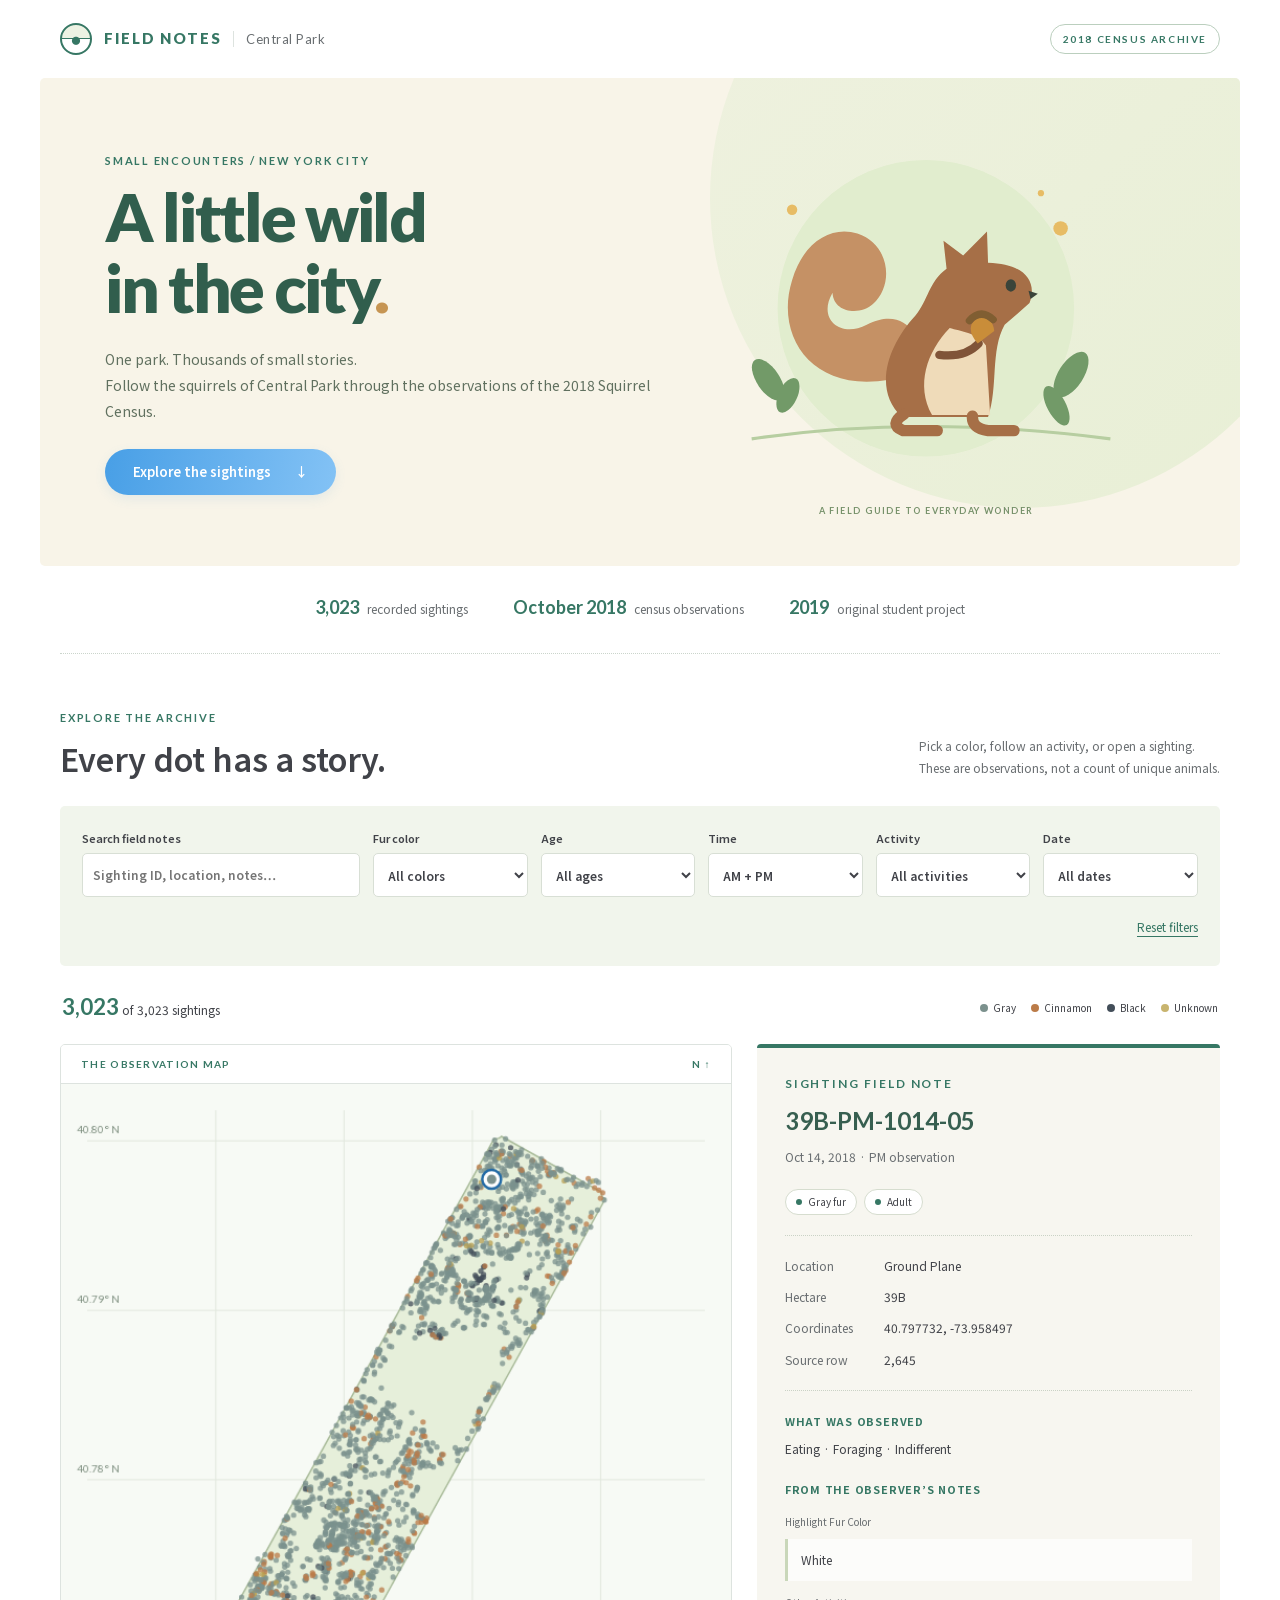
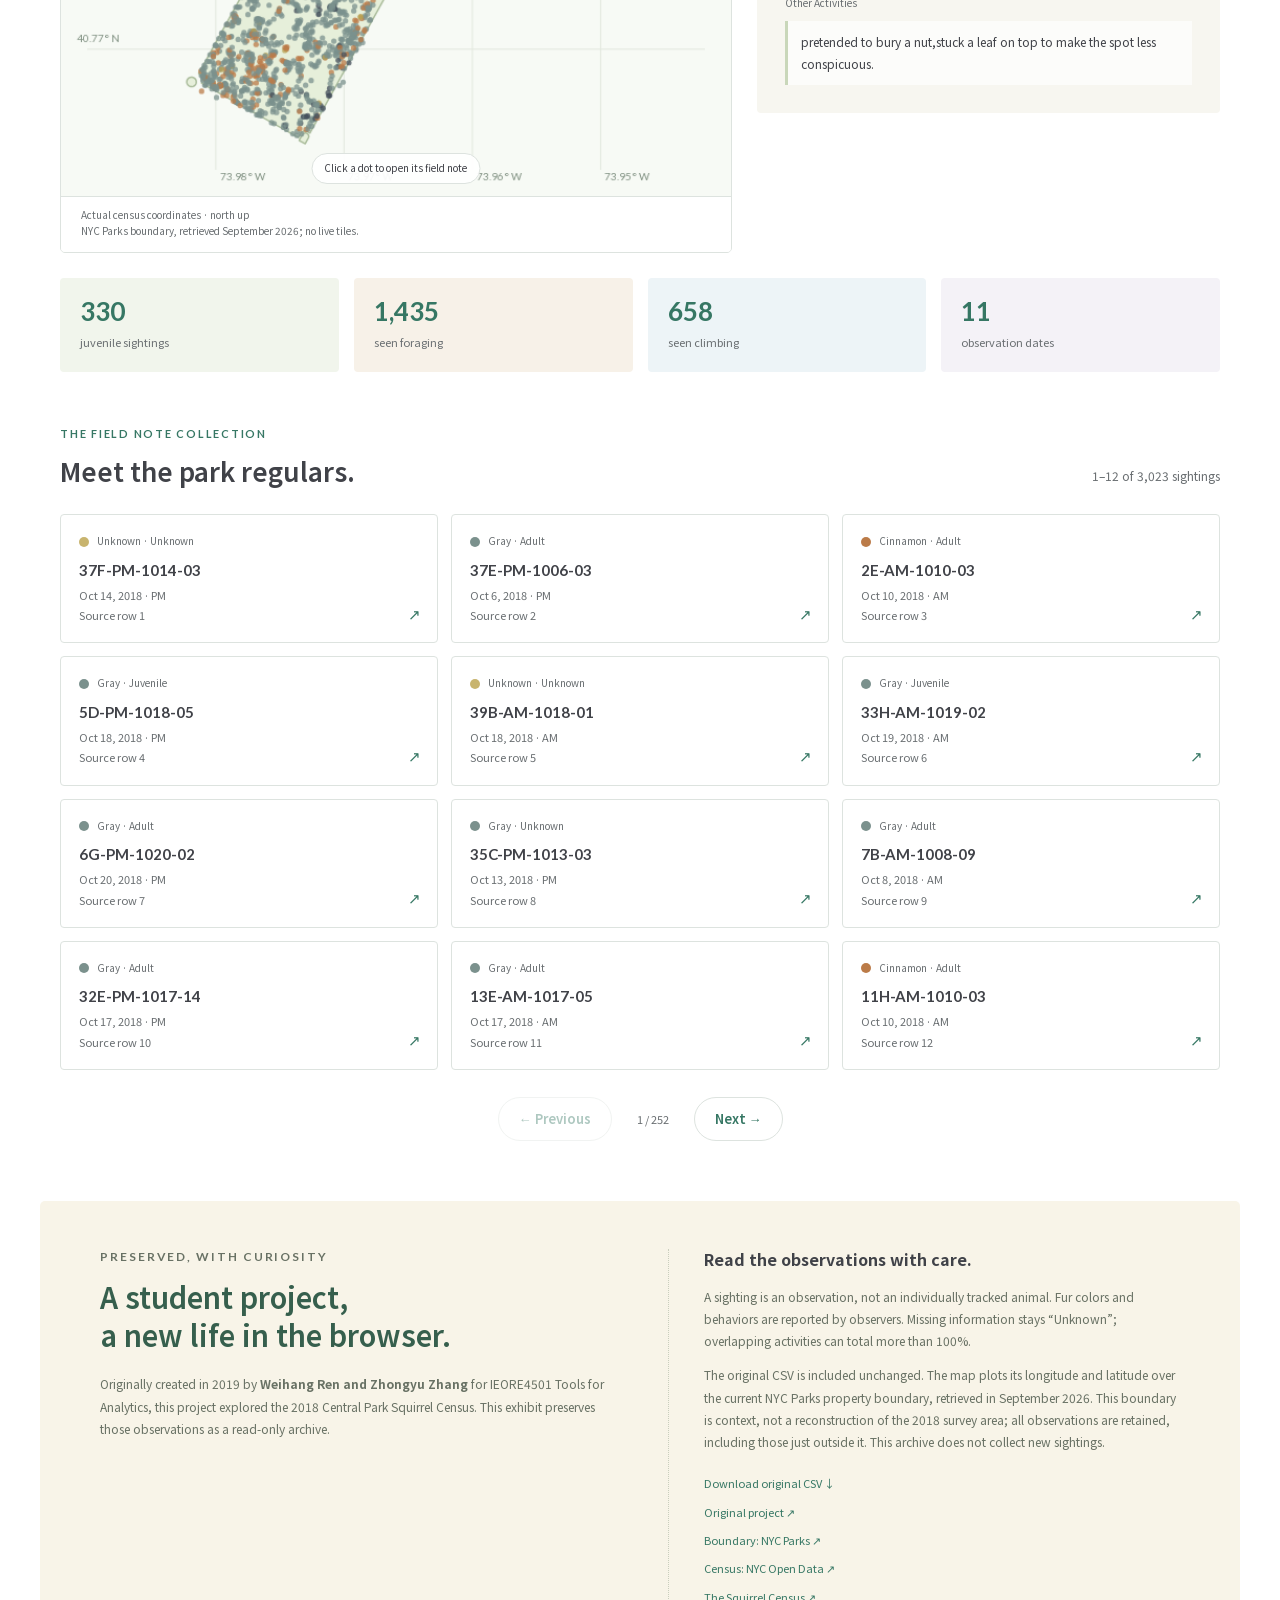
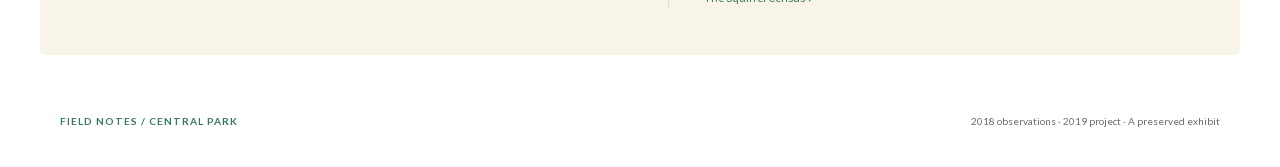
==== site/index.html @ 7e77ba9d "Publish standalone interactive website with automatic Pages builds" ====
<!doctype html>
<html lang="en">
<head>
  <meta charset="utf-8">
  <meta name="viewport" content="width=device-width, initial-scale=1">
  <meta name="description" content="Explore 3,023 observations from the 2018 Central Park Squirrel Census. An interactive, offline archive of a 2019 student project.">
  <meta name="theme-color" content="#367764">
  <title>Central Park Squirrel Field Notes · 2018 archive</title>
  <link rel="stylesheet" href="assets/exhibit.css">
  <script defer src="census-data.js"></script>
  <script defer src="assets/park-boundary.js"></script>
  <script defer src="assets/exhibit.js"></script>
</head>
<body>
<a class="skip-link" href="#explore">Skip to sightings</a>
<header class="masthead"><a class="brand" href="index.html"><span class="brand-mark" aria-hidden="true">●</span> FIELD NOTES <span>Central Park</span></a><span class="archive-label">2018 CENSUS ARCHIVE</span></header>
<main>
  <section class="hero" aria-labelledby="hero-title">
    <div class="hero-copy"><p class="eyebrow">SMALL ENCOUNTERS / NEW YORK CITY</p><h1 id="hero-title">A little wild<br>in the city<span>.</span></h1><p>One park. Thousands of small stories.<br>Follow the squirrels of Central Park through the observations of the 2018 Squirrel Census.</p><a class="button" href="#explore">Explore the sightings <span aria-hidden="true">↓</span></a></div>
    <div class="hero-art" aria-hidden="true"><svg viewBox="0 0 480 360"><circle cx="240" cy="170" r="143" fill="#e1edce"/><path d="M72 296 Q233 272 418 296" fill="none" stroke="#b7cea1" stroke-width="3"/><path d="M230 232 C140 264 92 204 111 143 C122 105 150 90 174 98 C205 108 210 147 189 166 C177 177 151 175 150 155 C135 181 158 199 183 186 C234 160 244 230 230 232Z" fill="#c59165"/><path d="M217 275 C188 248 204 205 230 177 C242 163 243 144 260 132 L257 105 L276 119 L299 96 L300 126 C335 127 348 144 340 165 L316 186 C302 211 310 246 300 275Z" fill="#a66f47"/><path d="M263 189 C273 192 291 194 298 206 L302 273 L246 273 C230 244 241 212 263 189Z" fill="#efdbb9"/><ellipse cx="322" cy="148" rx="5" ry="6" fill="#3a443a"/><path d="M339 153 L348 156 L341 161Z" fill="#3a443a"/><path d="M253 215 Q278 218 291 204" fill="none" stroke="#805438" stroke-width="8" stroke-linecap="round"/><path d="M219 272 Q204 282 218 288 L251 288 M285 274 Q284 286 300 288 L325 288" fill="none" stroke="#a66f47" stroke-width="11" stroke-linecap="round"/><path d="M290 204 Q277 189 289 180 Q304 176 306 192Z" fill="#c98d39"/><path d="M282 182 Q293 170 305 181" fill="none" stroke="#805e32" stroke-width="7" stroke-linecap="round"/><g fill="#729a68"><ellipse cx="88" cy="239" rx="11" ry="23" transform="rotate(-34 88 239)"/><ellipse cx="107" cy="254" rx="9" ry="18" transform="rotate(25 107 254)"/><ellipse cx="380" cy="234" rx="12" ry="25" transform="rotate(33 380 234)"/><ellipse cx="366" cy="264" rx="9" ry="21" transform="rotate(-28 366 264)"/></g><g fill="#e7bc65"><circle cx="370" cy="93" r="7"/><circle cx="111" cy="75" r="5"/><circle cx="351" cy="59" r="3"/></g></svg><span class="art-note">A FIELD GUIDE TO EVERYDAY WONDER</span></div>
  </section>
  <div class="archive-strip"><span><strong>3,023</strong> recorded sightings</span><span><strong>October 2018</strong> census observations</span><span><strong>2019</strong> original student project</span></div>
  <section id="explore" class="explore" aria-labelledby="explore-title">
    <div class="section-heading"><div><p class="eyebrow">EXPLORE THE ARCHIVE</p><h2 id="explore-title">Every dot has a story.</h2></div><p>Pick a color, follow an activity, or open a sighting.<br>These are observations, not a count of unique animals.</p></div>
    <noscript><div class="notice">The interactive map needs JavaScript. You can still <a href="census-original.csv" download>download the complete original census CSV</a> and read about the project below.</div></noscript>
    <form id="filters" class="filters" role="search" aria-label="Filter census sightings">
      <label class="search-field">Search field notes<input id="search" type="search" placeholder="Sighting ID, location, notes…" autocomplete="off"></label>
      <label>Fur color<select id="fur"><option value="">All colors</option><option>Gray</option><option>Cinnamon</option><option>Black</option><option>Unknown</option></select></label>
      <label>Age<select id="age"><option value="">All ages</option><option>Adult</option><option>Juvenile</option><option>Unknown</option></select></label>
      <label>Time<select id="shift"><option value="">AM + PM</option><option>AM</option><option>PM</option></select></label>
      <label>Activity<select id="activity"><option value="">All activities</option><option>Running</option><option>Chasing</option><option>Climbing</option><option>Eating</option><option>Foraging</option><option>Approaches</option><option>Indifferent</option><option>Runs from</option><option>Kuks</option><option>Quaas</option><option>Moans</option><option>Tail flags</option><option>Tail twitches</option></select></label>
      <label>Date<select id="date"><option value="">All dates</option></select></label>
      <button class="reset" type="reset">Reset filters</button>
    </form>
    <div class="result-bar"><p id="result-count" role="status" aria-live="polite">Loading the census…</p><div class="legend" aria-label="Map colors"><span><i class="gray"></i>Gray</span><span><i class="cinnamon"></i>Cinnamon</span><span><i class="black"></i>Black</span><span><i class="unknown"></i>Unknown</span></div></div>
    <div class="explorer-grid">
      <div class="map-panel"><div class="map-heading"><span>THE OBSERVATION MAP</span><span aria-hidden="true">N ↑</span></div><div class="canvas-wrap"><canvas id="map" width="640" height="680" role="img" aria-label="Geographic plot of matching squirrel sightings; the same sightings can be selected with the list below."></canvas><div class="map-hint">Click a dot to open its field note</div></div><p class="map-caption">Actual census coordinates · north up<br>NYC Parks boundary, retrieved September 2026; no live tiles.</p></div>
      <aside id="detail" class="detail-panel" aria-labelledby="detail-heading" tabindex="-1"><p class="eyebrow">SIGHTING FIELD NOTE</p><h3 id="detail-heading">Choose a sighting</h3><p>Select a dot on the map or a card below to discover its story.</p></aside>
    </div>
    <div id="summary" class="summary" aria-label="Statistics for matching sightings"></div>
    <div class="list-heading"><div><p class="eyebrow">THE FIELD NOTE COLLECTION</p><h2>Meet the park regulars.</h2></div><p id="list-range"></p></div>
    <div id="sighting-list" class="sighting-list"></div>
    <p id="empty" class="empty" hidden>No sightings match these filters. Try a broader search or reset the filters.</p>
    <div class="pagination"><button id="previous" class="button secondary" type="button">← Previous</button><span id="page-label"></span><button id="next" class="button secondary" type="button">Next →</button></div>
  </section>
  <section class="about" aria-labelledby="about-heading"><div><p class="eyebrow">PRESERVED, WITH CURIOSITY</p><h2 id="about-heading">A student project,<br>a new life in the browser.</h2><p>Originally created in 2019 by <strong>Weihang Ren and Zhongyu Zhang</strong> for IEORE4501 Tools for Analytics, this project explored the 2018 Central Park Squirrel Census. This exhibit preserves those observations as a read-only archive.</p></div><div class="about-note"><h3>Read the observations with care.</h3><p>A sighting is an observation, not an individually tracked animal. Fur colors and behaviors are reported by observers. Missing information stays “Unknown”; overlapping activities can total more than 100%.</p><p>The original CSV is included unchanged. The map plots its longitude and latitude over the current NYC Parks property boundary, retrieved in September 2026. This boundary is context, not a reconstruction of the 2018 survey area; all observations are retained, including those just outside it. This archive does not collect new sightings.</p><div class="about-links"><a href="census-original.csv" download>Download original CSV ↓</a><a href="https://github.com/type-null/Website-central-park-squirrel-tracker" target="_blank" rel="noopener noreferrer">Original project ↗</a><a href="https://data.cityofnewyork.us/Recreation/Parks-Properties/enfh-gkve" target="_blank" rel="noopener noreferrer">Boundary: NYC Parks ↗</a><a href="https://data.cityofnewyork.us/Environment/2018-Central-Park-Squirrel-Census-Squirrel-Data/vfnx-vebw" target="_blank" rel="noopener noreferrer">Census: NYC Open Data ↗</a><a href="https://www.thesquirrelcensus.com/" target="_blank" rel="noopener noreferrer">The Squirrel Census ↗</a></div></div></section>
</main>
<footer><span>FIELD NOTES / CENTRAL PARK</span><span>2018 observations · 2019 project · A preserved exhibit</span></footer>
</body>
</html>
---- site/assets/exhibit.css ----
@font-face{font-family:Lato;src:url(lato-400-latin.woff2) format('woff2');font-weight:400;font-display:swap}@font-face{font-family:Lato;src:url(lato-700-latin.woff2) format('woff2');font-weight:700;font-display:swap}@font-face{font-family:Lato;src:url(lato-900-latin.woff2) format('woff2');font-weight:900;font-display:swap}@font-face{font-family:'Noto Sans JP';src:url(noto-sans-jp-123.woff2) format('woff2');font-weight:100 900;font-display:swap}
:root{--ink:#404248;--muted:#696e71;--green:#367764;--light:#f1f5ec;--line:#dde3df;--blue:#489fe6;--warm:#f8f4e8;--gray:#7b918d;--cinnamon:#bb7b48;--black:#434e59;--unknown:#c8b46e;font-family:'Noto Sans JP',Arial,sans-serif;color:var(--ink);background:#fff;font-size:15px;line-height:1.85;scroll-behavior:smooth}*{box-sizing:border-box}body{margin:0}a{color:var(--green)}button,input,select{font:inherit}button,a,input,select{-webkit-tap-highlight-color:transparent}button{cursor:pointer}button:disabled{cursor:default;opacity:.4}a,button,input,select{touch-action:manipulation}a:focus-visible,button:focus-visible,input:focus-visible,select:focus-visible,[tabindex]:focus-visible{outline:3px solid #246ba6;outline-offset:4px}h1,h2,h3,p{margin:0}h1,h2,h3{line-height:1.3}h2{font-size:32px;font-weight:600}h3{font-size:22px}.skip-link{position:absolute;left:16px;top:-80px;padding:12px;background:white;z-index:5}.skip-link:focus{top:12px}.masthead,main,footer{max-width:1240px;margin:auto}.masthead{display:flex;align-items:center;justify-content:space-between;gap:16px;padding:23px 40px}.brand{font-family:Lato,sans-serif;font-weight:900;letter-spacing:.11em;display:flex;align-items:center;gap:12px;text-decoration:none;color:var(--green);line-height:1.3}.brand span:last-child{font-weight:400;font-size:13px;letter-spacing:.04em;color:var(--muted);border-left:1px solid var(--line);padding-left:12px}.brand-mark{width:32px;height:32px;border:2px solid var(--green);border-radius:50%;display:grid;place-items:center;font-size:19px;letter-spacing:0;background:linear-gradient(#edf2e3 45%,#367764 45%,#367764 51%,#fff 51%)}.archive-label{font:700 10px Lato,sans-serif;letter-spacing:.16em;color:var(--green);border:1px solid #bbcfbe;border-radius:30px;padding:8px 12px}.hero{margin:0 20px;background:var(--warm);position:relative;display:grid;grid-template-columns:1.15fr 1fr;align-items:center;overflow:hidden;border-radius:5px;padding:54px 65px 50px;min-height:430px}.hero:before{content:"";position:absolute;right:-90px;top:-190px;width:620px;height:620px;border-radius:50%;background:linear-gradient(135deg,#eaf0db,#dfeccb,#e6f0df);background-size:200% 200%;animation:park-light 12s ease-in-out infinite;opacity:.65}.hero-copy,.hero-art{position:relative}.eyebrow{font:700 11px Lato,sans-serif;letter-spacing:.16em;color:var(--green);margin-bottom:14px}.hero h1{font-family:Lato,sans-serif;font-size:clamp(45px,5.2vw,70px);letter-spacing:-.035em;font-weight:900;color:#315e4d;line-height:1.07;margin-bottom:24px}.hero h1 span{color:#c69553}.hero-copy>p:not(.eyebrow){font-size:14px;color:#60705f;margin-bottom:24px}.button{display:inline-flex;align-items:center;justify-content:center;gap:24px;min-height:46px;padding:10px 28px;border:0;border-radius:30px;background:linear-gradient(100deg,#489fe6,#83c2f5);color:white;text-decoration:none;font-size:13px;font-weight:600;box-shadow:0 4px 12px #459ddd1c;transition:transform .2s,box-shadow .2s}.button:hover{transform:translateY(-2px);box-shadow:0 6px 15px #459ddd2e}.hero-art svg{display:block;width:100%;overflow:visible}.art-note{display:block;text-align:center;font:700 9px Lato,sans-serif;letter-spacing:.16em;color:#76916a}.archive-strip{display:flex;justify-content:center;gap:45px;padding:25px 20px 28px;color:var(--muted);font-size:12px;border-bottom:1px dotted #cbd5cc;margin:0 40px}.archive-strip strong{font-family:Lato,sans-serif;font-size:18px;font-weight:700;color:var(--green);padding-right:5px}.explore{padding:57px 40px 60px;scroll-margin-top:15px}.section-heading,.list-heading{display:flex;justify-content:space-between;align-items:flex-end;gap:24px;margin-bottom:27px}.section-heading>p,.list-heading>p{font-size:12px;color:var(--muted);max-width:360px}.filters{display:grid;grid-template-columns:1.8fr repeat(5,1fr);align-items:end;gap:13px;padding:22px;background:var(--light);border-radius:5px}.filters label{display:flex;flex-direction:column;gap:5px;font-size:11px;font-weight:600;min-width:0}.filters input,.filters select{width:100%;min-width:0;min-height:44px;background:white;border:1px solid #d8dfd5;border-radius:5px;padding:9px 10px;color:var(--ink);font-size:12px}.reset{grid-column:1/-1;justify-self:end;border:0;background:transparent;color:var(--green);text-decoration:underline;text-underline-offset:4px;font-size:12px;min-height:34px;padding:3px 0}.result-bar{display:flex;align-items:center;justify-content:space-between;gap:15px;padding:21px 2px 16px;font-size:12px}.result-bar strong{font-family:Lato,sans-serif;font-size:22px;color:var(--green)}.legend{display:flex;flex-wrap:wrap;gap:15px;font-size:10px}.legend span{display:inline-flex;align-items:center;gap:5px}.legend i{width:8px;height:8px;display:inline-block;border-radius:50%}.gray{background:var(--gray)}.cinnamon{background:var(--cinnamon)}.black{background:var(--black)}.unknown{background:var(--unknown)}.explorer-grid{display:grid;grid-template-columns:1.45fr 1fr;gap:25px;align-items:start}.map-panel{border:1px solid var(--line);border-radius:5px;overflow:hidden;background:#f7faf5}.map-heading{display:flex;align-items:center;justify-content:space-between;padding:13px 20px;background:white;border-bottom:1px solid var(--line);font:700 10px Lato,sans-serif;letter-spacing:.13em;color:var(--green)}.canvas-wrap{position:relative}canvas{display:block;width:100%;height:auto;aspect-ratio:640/680;cursor:crosshair}.map-hint{position:absolute;bottom:12px;left:50%;transform:translateX(-50%);text-align:center;font-size:10px;background:#fffE;border:1px solid var(--line);border-radius:25px;padding:5px 12px;pointer-events:none;white-space:nowrap}.map-caption{font-size:10px;padding:10px 20px 13px;line-height:1.6;color:var(--muted);border-top:1px solid var(--line);background:white}.detail-panel{border-top:4px solid var(--green);border-radius:4px;background:#f7f6f0;padding:28px;min-width:0;overflow-wrap:anywhere}.detail-panel h3{font-family:Lato,sans-serif;font-size:24px;color:#375f50;margin-bottom:10px}.detail-panel>.detail-date{font-size:12px;color:var(--muted);margin-bottom:20px}.tags{display:flex;flex-wrap:wrap;gap:7px;margin:16px 0}.tag{font-size:10px;border:1px solid #d6ddcf;background:white;border-radius:30px;padding:3px 10px;display:inline-flex;gap:6px;align-items:center}.tag:before{content:"";height:6px;width:6px;background:var(--green);border-radius:50%}.detail-panel dl{display:grid;grid-template-columns:90px 1fr;gap:9px;font-size:12px;margin:20px 0;padding:19px 0;border-top:1px dotted #cad2c6;border-bottom:1px dotted #cad2c6}.detail-panel dt{color:var(--muted)}.detail-panel dd{margin:0}.detail-panel h4{font-size:11px;letter-spacing:.07em;margin:19px 0 7px;color:var(--green)}.detail-panel p,.detail-panel blockquote{font-size:12px}.detail-panel blockquote{margin:8px 0 0;padding:10px 13px;border-left:3px solid #c9d7ba;background:#fffA;white-space:pre-wrap}.detail-panel .note-label{color:var(--muted);font-size:10px;margin-top:13px}.detail-footer{border-top:1px dotted #cad2c6;margin-top:22px;padding-top:15px;color:var(--muted);font-size:10px!important}.summary{display:grid;grid-template-columns:repeat(4,1fr);gap:15px;margin:25px 0 55px}.stat{padding:17px 20px;background:var(--light);border-radius:4px}.stat:nth-child(2){background:#f7f1e8}.stat:nth-child(3){background:#edf4f7}.stat:nth-child(4){background:#f4f2f7}.stat strong{font:700 26px Lato,sans-serif;color:var(--green);display:block}.stat span{font-size:11px;color:var(--muted)}.list-heading h2{font-size:26px}.sighting-list{display:grid;grid-template-columns:repeat(3,minmax(0,1fr));gap:13px}.sighting-card{display:block;width:100%;min-width:0;text-align:left;border:1px solid var(--line);background:white;border-radius:4px;padding:17px 18px;position:relative;color:var(--ink);transition:background .2s,border-color .2s}.sighting-card:hover,.sighting-card[aria-pressed=true]{background:#f2f6ec;border-color:#7da68b}.card-top{display:flex;align-items:center;gap:8px;font-size:10px;color:var(--muted);margin-bottom:10px}.fur-dot{width:10px;height:10px;border-radius:50%;flex-shrink:0}.sighting-card strong{display:block;font:700 15px Lato,sans-serif;margin-bottom:6px;overflow-wrap:anywhere}.sighting-card small{display:block;font-size:11px;color:var(--muted)}.card-arrow{position:absolute;right:16px;bottom:15px;color:var(--green)}.pagination{display:flex;align-items:center;justify-content:center;gap:25px;margin-top:27px}.pagination span{font-size:11px;color:var(--muted)}.button.secondary{background:white;color:var(--green);border:1px solid var(--line);box-shadow:none;min-height:44px;padding:8px 20px}.empty,.notice{padding:30px;background:var(--warm);text-align:center;border-radius:5px;font-size:13px}.about{margin:0 20px 40px;padding:48px 60px;background:var(--warm);display:grid;grid-template-columns:1fr 1fr;gap:55px;border-radius:5px}.about h2{font-size:29px;color:#365f4d;margin-bottom:20px}.about p{font-size:12px;color:#687164}.about-note{border-left:1px dotted #c9cebd;padding-left:35px}.about-note h3{font-size:16px;margin-bottom:16px}.about-note p+p{margin-top:12px}.about-links{display:flex;flex-direction:column;gap:8px;margin-top:20px}.about-links a{font-size:11px;text-decoration:none}.about-links a:hover{text-decoration:underline}footer{padding:20px 40px 40px;display:flex;justify-content:space-between;gap:16px;font:400 10px Lato,sans-serif;color:var(--muted)}footer span:first-child{color:var(--green);font-weight:700;letter-spacing:.1em}[hidden]{display:none!important}@keyframes park-light{0%,100%{background-position:0 50%}50%{background-position:100% 50%}}
@media(max-width:1000px){.filters{grid-template-columns:repeat(3,minmax(0,1fr))}.hero{padding:40px}.explorer-grid{grid-template-columns:1.15fr 1fr}.detail-panel{padding:22px}.archive-strip{gap:25px}.archive-strip span{display:flex;flex-direction:column;text-align:center}.archive-strip strong{padding:0}.about{padding:40px;gap:30px}.section-heading>p{max-width:270px}}
@media(max-width:660px){:root{font-size:14px}.masthead{padding:17px 20px}.brand{font-size:12px;gap:9px}.brand span:last-child{display:none}.brand-mark{width:27px;height:27px;font-size:16px}.archive-label{font-size:8px;letter-spacing:.08em;padding:7px 9px}.hero{margin:0 12px;padding:30px 25px 22px;grid-template-columns:1fr;min-height:0}.hero h1{font-size:48px;margin-bottom:18px}.hero-copy>p:not(.eyebrow){font-size:12px;margin-bottom:20px}.hero .eyebrow{font-size:9px}.hero-art{width:75%;max-width:290px;margin:10px auto 0}.hero:before{top:240px;right:-120px;width:530px;height:530px}.art-note{font-size:7px}.button{min-height:44px;font-size:12px;padding:10px 23px}.archive-strip{margin:0 20px;padding:20px 0;gap:17px;justify-content:space-between}.archive-strip strong{font-size:15px}.archive-strip span{font-size:9px}.explore{padding:37px 20px 42px}.eyebrow{font-size:9px;margin-bottom:10px}h2{font-size:25px}.section-heading,.list-heading{display:block;margin-bottom:21px}.section-heading>p,.list-heading>p{font-size:11px;margin-top:13px;max-width:none}.filters{padding:15px;grid-template-columns:repeat(2,minmax(0,1fr));gap:13px 10px}.search-field{grid-column:1/-1}.filters input,.filters select{font-size:12px}.reset{grid-column:auto;justify-self:stretch;align-self:end;min-height:44px}.result-bar{display:block;padding:18px 0 14px}.legend{margin-top:8px;gap:13px}.explorer-grid{grid-template-columns:1fr;gap:20px}.map-heading{padding:13px 15px}.detail-panel{padding:22px}.detail-panel h3{font-size:24px}.detail-panel dl{grid-template-columns:85px 1fr}.summary{grid-template-columns:1fr 1fr;gap:10px;margin:20px 0 37px}.stat{padding:15px}.stat strong{font-size:24px}.stat span{font-size:10px}.list-heading h2{font-size:24px}.sighting-list{grid-template-columns:1fr 1fr;gap:10px}.sighting-card{padding:14px 12px}.sighting-card strong{font-size:12px}.sighting-card small{font-size:10px}.card-top{font-size:9px;gap:5px;flex-wrap:wrap}.card-arrow{display:none}.pagination{gap:10px;justify-content:space-between}.pagination .button{padding:8px 15px;font-size:11px}.pagination span{font-size:10px}.about{grid-template-columns:1fr;margin:0 12px 25px;padding:30px 25px;gap:25px}.about h2{font-size:25px}.about-note{border-left:0;border-top:1px dotted #c9cebd;padding:25px 0 0}footer{padding:15px 20px 25px;display:block;font-size:9px}footer span{display:block;margin-bottom:7px}}
@media(max-width:340px){.masthead{padding:14px}.archive-label{font-size:7px}.hero{padding:27px 20px 20px}.hero h1{font-size:41px}.hero-art{width:95%}.explore{padding-left:14px;padding-right:14px}.archive-strip{margin:0 14px;gap:9px}.archive-strip strong{font-size:13px}.archive-strip span{font-size:8px}.filters{padding:12px}.sighting-list{grid-template-columns:1fr}.sighting-card strong{font-size:15px}.map-hint{font-size:8px}.pagination .button{padding:8px 11px}.about{padding:27px 20px}.detail-panel{padding:20px}.brand{font-size:11px}}
@media(prefers-reduced-motion:reduce){:root{scroll-behavior:auto}*,*:before{animation:none!important;transition:none!important}}
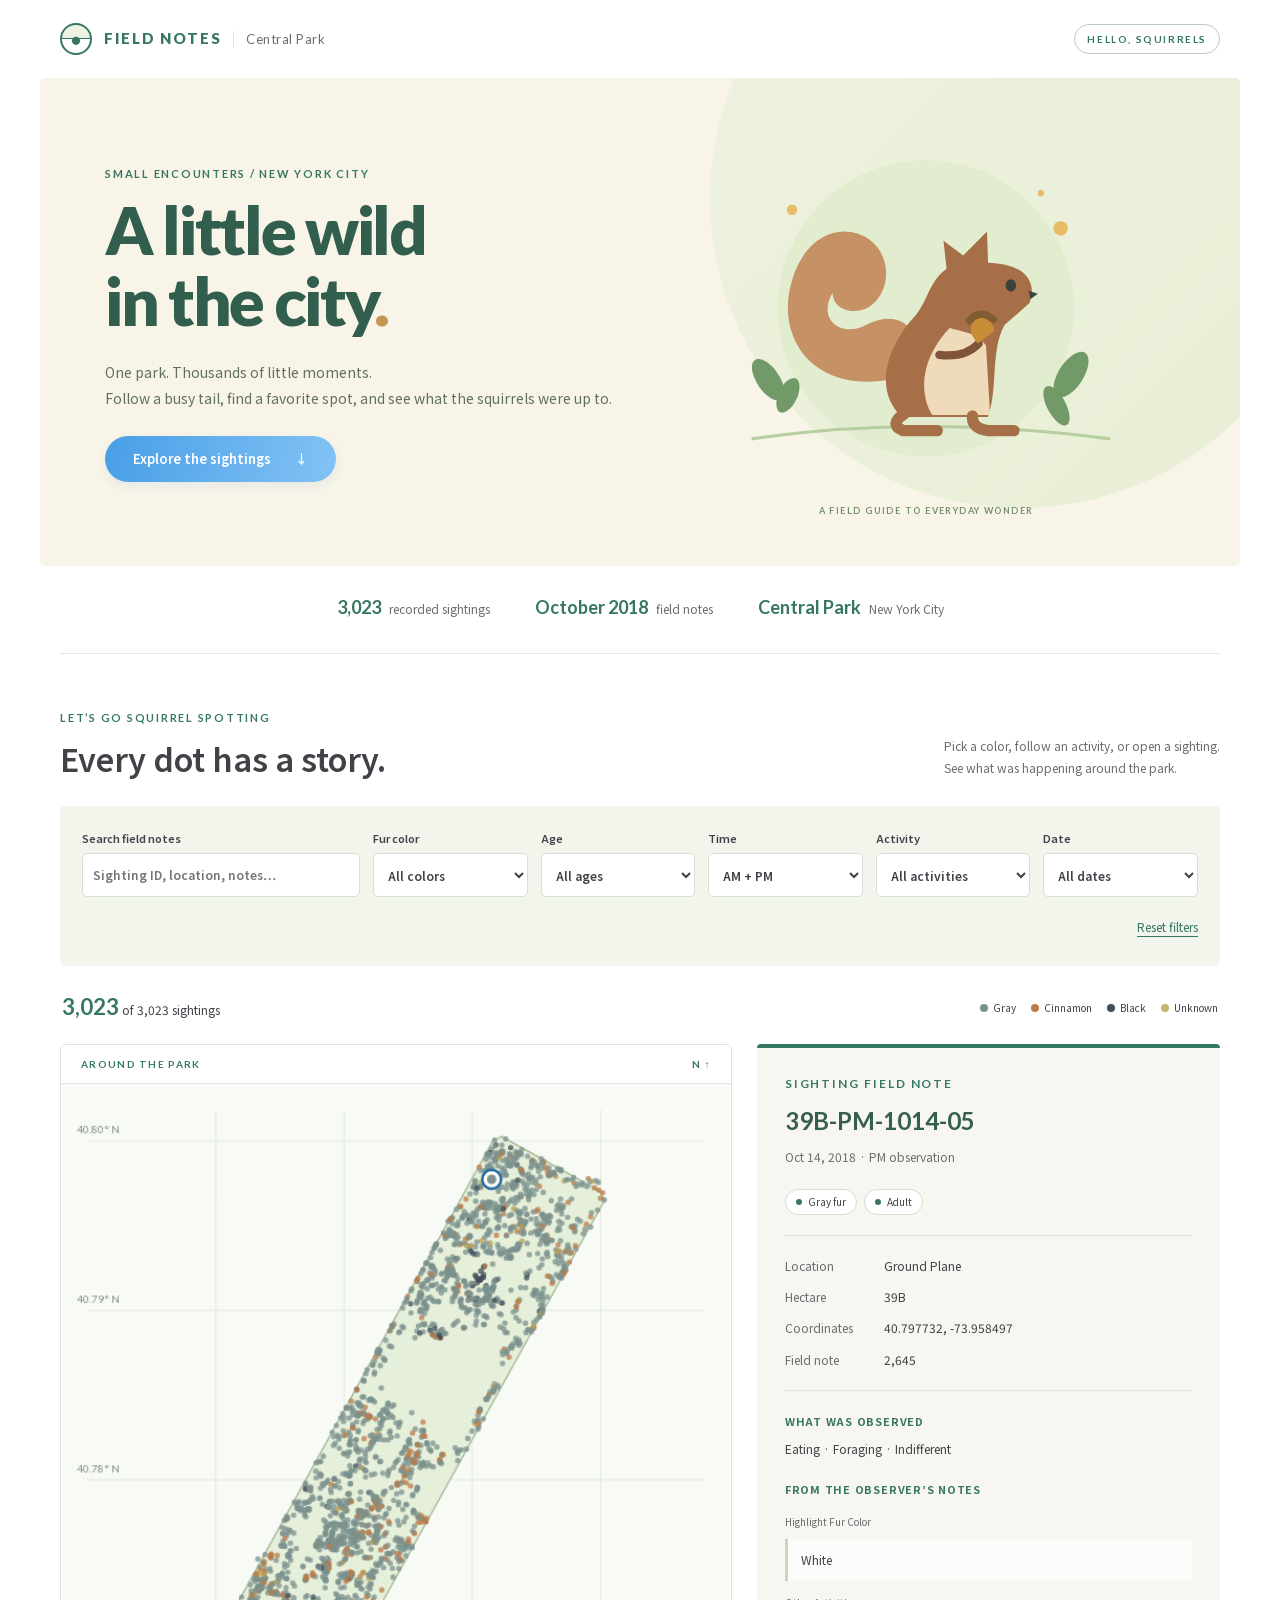
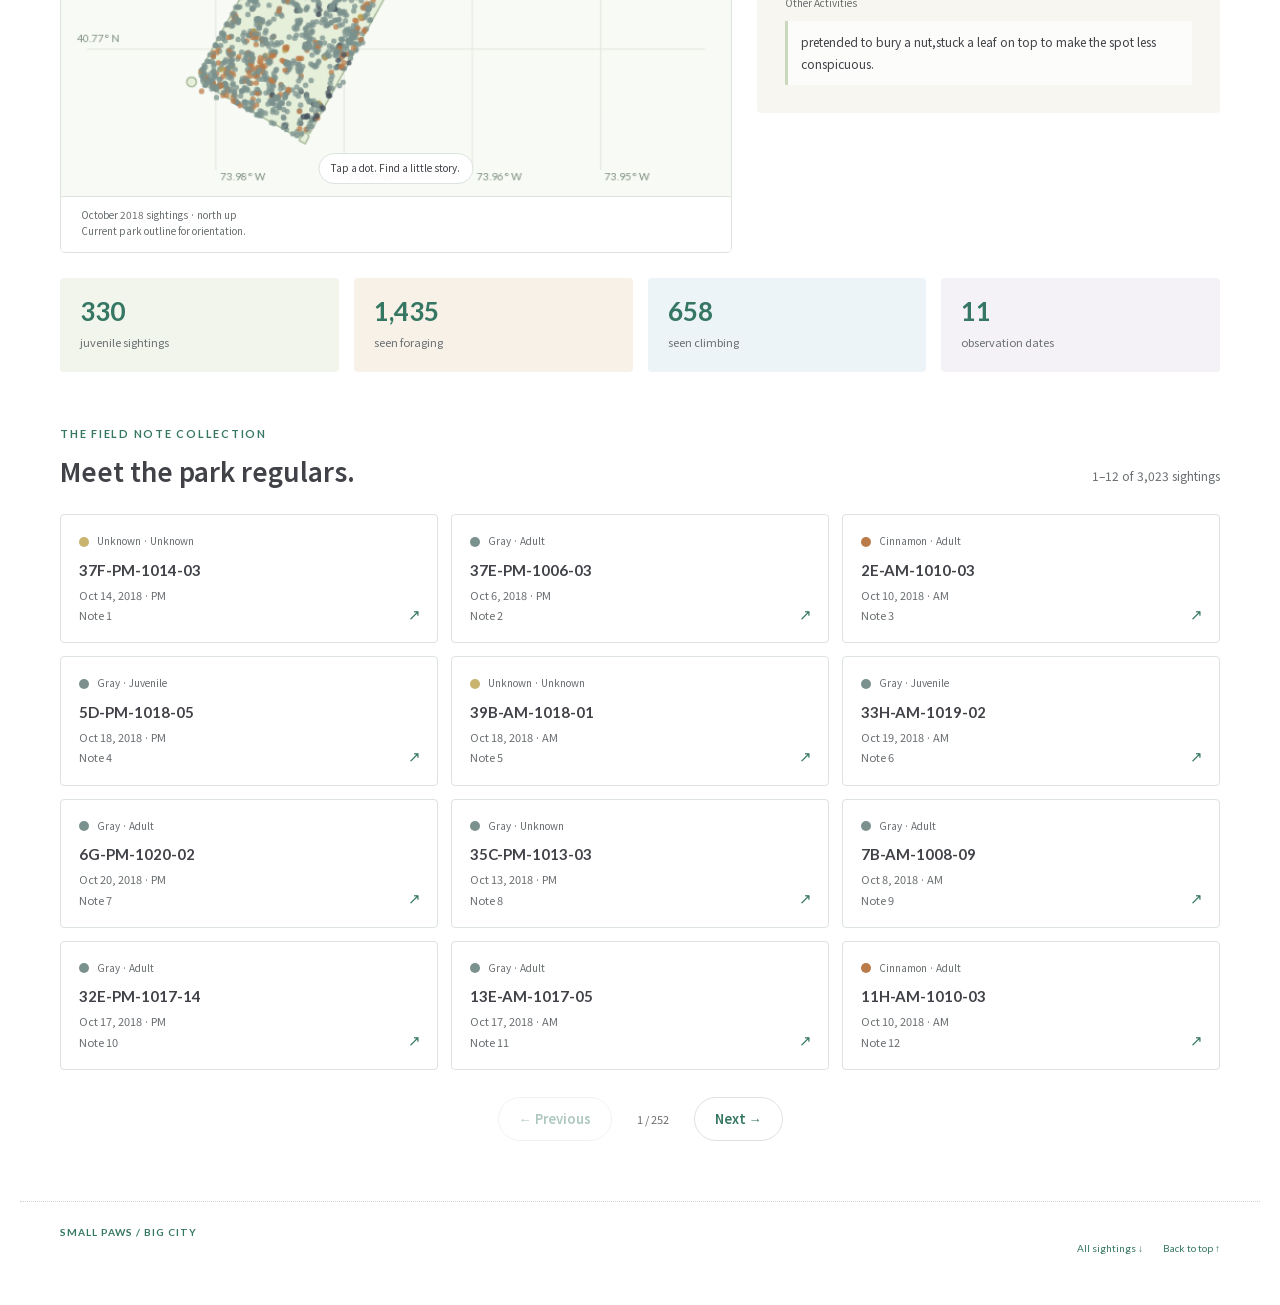
==== commit ffd35e45: "Make the squirrel explorer a playful standalone website" ====
--- a/site/index.html
+++ b/site/index.html
@@ -3,9 +3,9 @@
 <head>
   <meta charset="utf-8">
   <meta name="viewport" content="width=device-width, initial-scale=1">
-  <meta name="description" content="Explore 3,023 observations from the 2018 Central Park Squirrel Census. An interactive, offline archive of a 2019 student project.">
+  <meta name="description" content="A little squirrel spotting in Central Park. Explore 3,023 sightings, follow curious field notes, and find a tiny story on the map.">
   <meta name="theme-color" content="#367764">
-  <title>Central Park Squirrel Field Notes · 2018 archive</title>
+  <title>Central Park Squirrels · Field Notes</title>
   <link rel="stylesheet" href="assets/exhibit.css">
   <script defer src="census-data.js"></script>
   <script defer src="assets/park-boundary.js"></script>
@@ -13,17 +13,17 @@
 </head>
 <body>
 <a class="skip-link" href="#explore">Skip to sightings</a>
-<header class="masthead"><a class="brand" href="index.html"><span class="brand-mark" aria-hidden="true">●</span> FIELD NOTES <span>Central Park</span></a><span class="archive-label">2018 CENSUS ARCHIVE</span></header>
+<header id="top" class="masthead"><a class="brand" href="index.html"><span class="brand-mark" aria-hidden="true">●</span> FIELD NOTES <span>Central Park</span></a><span class="spotting-label">HELLO, SQUIRRELS</span></header>
 <main>
   <section class="hero" aria-labelledby="hero-title">
-    <div class="hero-copy"><p class="eyebrow">SMALL ENCOUNTERS / NEW YORK CITY</p><h1 id="hero-title">A little wild<br>in the city<span>.</span></h1><p>One park. Thousands of small stories.<br>Follow the squirrels of Central Park through the observations of the 2018 Squirrel Census.</p><a class="button" href="#explore">Explore the sightings <span aria-hidden="true">↓</span></a></div>
+    <div class="hero-copy"><p class="eyebrow">SMALL ENCOUNTERS / NEW YORK CITY</p><h1 id="hero-title">A little wild<br>in the city<span>.</span></h1><p>One park. Thousands of little moments.<br>Follow a busy tail, find a favorite spot, and see what the squirrels were up to.</p><a class="button" href="#explore">Explore the sightings <span aria-hidden="true">↓</span></a></div>
     <div class="hero-art" aria-hidden="true"><svg viewBox="0 0 480 360"><circle cx="240" cy="170" r="143" fill="#e1edce"/><path d="M72 296 Q233 272 418 296" fill="none" stroke="#b7cea1" stroke-width="3"/><path d="M230 232 C140 264 92 204 111 143 C122 105 150 90 174 98 C205 108 210 147 189 166 C177 177 151 175 150 155 C135 181 158 199 183 186 C234 160 244 230 230 232Z" fill="#c59165"/><path d="M217 275 C188 248 204 205 230 177 C242 163 243 144 260 132 L257 105 L276 119 L299 96 L300 126 C335 127 348 144 340 165 L316 186 C302 211 310 246 300 275Z" fill="#a66f47"/><path d="M263 189 C273 192 291 194 298 206 L302 273 L246 273 C230 244 241 212 263 189Z" fill="#efdbb9"/><ellipse cx="322" cy="148" rx="5" ry="6" fill="#3a443a"/><path d="M339 153 L348 156 L341 161Z" fill="#3a443a"/><path d="M253 215 Q278 218 291 204" fill="none" stroke="#805438" stroke-width="8" stroke-linecap="round"/><path d="M219 272 Q204 282 218 288 L251 288 M285 274 Q284 286 300 288 L325 288" fill="none" stroke="#a66f47" stroke-width="11" stroke-linecap="round"/><path d="M290 204 Q277 189 289 180 Q304 176 306 192Z" fill="#c98d39"/><path d="M282 182 Q293 170 305 181" fill="none" stroke="#805e32" stroke-width="7" stroke-linecap="round"/><g fill="#729a68"><ellipse cx="88" cy="239" rx="11" ry="23" transform="rotate(-34 88 239)"/><ellipse cx="107" cy="254" rx="9" ry="18" transform="rotate(25 107 254)"/><ellipse cx="380" cy="234" rx="12" ry="25" transform="rotate(33 380 234)"/><ellipse cx="366" cy="264" rx="9" ry="21" transform="rotate(-28 366 264)"/></g><g fill="#e7bc65"><circle cx="370" cy="93" r="7"/><circle cx="111" cy="75" r="5"/><circle cx="351" cy="59" r="3"/></g></svg><span class="art-note">A FIELD GUIDE TO EVERYDAY WONDER</span></div>
   </section>
-  <div class="archive-strip"><span><strong>3,023</strong> recorded sightings</span><span><strong>October 2018</strong> census observations</span><span><strong>2019</strong> original student project</span></div>
+  <div class="sighting-strip"><span><strong>3,023</strong> recorded sightings</span><span><strong>October 2018</strong> field notes</span><span><strong>Central Park</strong> New York City</span></div>
   <section id="explore" class="explore" aria-labelledby="explore-title">
-    <div class="section-heading"><div><p class="eyebrow">EXPLORE THE ARCHIVE</p><h2 id="explore-title">Every dot has a story.</h2></div><p>Pick a color, follow an activity, or open a sighting.<br>These are observations, not a count of unique animals.</p></div>
-    <noscript><div class="notice">The interactive map needs JavaScript. You can still <a href="census-original.csv" download>download the complete original census CSV</a> and read about the project below.</div></noscript>
-    <form id="filters" class="filters" role="search" aria-label="Filter census sightings">
+    <div class="section-heading"><div><p class="eyebrow">LET’S GO SQUIRREL SPOTTING</p><h2 id="explore-title">Every dot has a story.</h2></div><p>Pick a color, follow an activity, or open a sighting.<br>See what was happening around the park.</p></div>
+    <noscript><div class="notice">Turn on JavaScript to explore the map, or <a href="census-original.csv" download>download the sightings</a>.</div></noscript>
+    <form id="filters" class="filters" role="search" aria-label="Filter squirrel sightings">
       <label class="search-field">Search field notes<input id="search" type="search" placeholder="Sighting ID, location, notes…" autocomplete="off"></label>
       <label>Fur color<select id="fur"><option value="">All colors</option><option>Gray</option><option>Cinnamon</option><option>Black</option><option>Unknown</option></select></label>
       <label>Age<select id="age"><option value="">All ages</option><option>Adult</option><option>Juvenile</option><option>Unknown</option></select></label>
@@ -32,9 +32,9 @@
       <label>Date<select id="date"><option value="">All dates</option></select></label>
       <button class="reset" type="reset">Reset filters</button>
     </form>
-    <div class="result-bar"><p id="result-count" role="status" aria-live="polite">Loading the census…</p><div class="legend" aria-label="Map colors"><span><i class="gray"></i>Gray</span><span><i class="cinnamon"></i>Cinnamon</span><span><i class="black"></i>Black</span><span><i class="unknown"></i>Unknown</span></div></div>
+    <div class="result-bar"><p id="result-count" role="status" aria-live="polite">Looking for squirrels…</p><div class="legend" aria-label="Map colors"><span><i class="gray"></i>Gray</span><span><i class="cinnamon"></i>Cinnamon</span><span><i class="black"></i>Black</span><span><i class="unknown"></i>Unknown</span></div></div>
     <div class="explorer-grid">
-      <div class="map-panel"><div class="map-heading"><span>THE OBSERVATION MAP</span><span aria-hidden="true">N ↑</span></div><div class="canvas-wrap"><canvas id="map" width="640" height="680" role="img" aria-label="Geographic plot of matching squirrel sightings; the same sightings can be selected with the list below."></canvas><div class="map-hint">Click a dot to open its field note</div></div><p class="map-caption">Actual census coordinates · north up<br>NYC Parks boundary, retrieved September 2026; no live tiles.</p></div>
+      <div class="map-panel"><div class="map-heading"><span>AROUND THE PARK</span><span aria-hidden="true">N ↑</span></div><div class="canvas-wrap"><canvas id="map" width="640" height="680" role="img" aria-label="Geographic plot of matching squirrel sightings; the same sightings can be selected with the list below."></canvas><div class="map-hint">Tap a dot. Find a little story.</div></div><p class="map-caption">October 2018 sightings · north up<br>Current park outline for orientation.</p></div>
       <aside id="detail" class="detail-panel" aria-labelledby="detail-heading" tabindex="-1"><p class="eyebrow">SIGHTING FIELD NOTE</p><h3 id="detail-heading">Choose a sighting</h3><p>Select a dot on the map or a card below to discover its story.</p></aside>
     </div>
     <div id="summary" class="summary" aria-label="Statistics for matching sightings"></div>
@@ -43,8 +43,7 @@
     <p id="empty" class="empty" hidden>No sightings match these filters. Try a broader search or reset the filters.</p>
     <div class="pagination"><button id="previous" class="button secondary" type="button">← Previous</button><span id="page-label"></span><button id="next" class="button secondary" type="button">Next →</button></div>
   </section>
-  <section class="about" aria-labelledby="about-heading"><div><p class="eyebrow">PRESERVED, WITH CURIOSITY</p><h2 id="about-heading">A student project,<br>a new life in the browser.</h2><p>Originally created in 2019 by <strong>Weihang Ren and Zhongyu Zhang</strong> for IEORE4501 Tools for Analytics, this project explored the 2018 Central Park Squirrel Census. This exhibit preserves those observations as a read-only archive.</p></div><div class="about-note"><h3>Read the observations with care.</h3><p>A sighting is an observation, not an individually tracked animal. Fur colors and behaviors are reported by observers. Missing information stays “Unknown”; overlapping activities can total more than 100%.</p><p>The original CSV is included unchanged. The map plots its longitude and latitude over the current NYC Parks property boundary, retrieved in September 2026. This boundary is context, not a reconstruction of the 2018 survey area; all observations are retained, including those just outside it. This archive does not collect new sightings.</p><div class="about-links"><a href="census-original.csv" download>Download original CSV ↓</a><a href="https://github.com/type-null/Website-central-park-squirrel-tracker" target="_blank" rel="noopener noreferrer">Original project ↗</a><a href="https://data.cityofnewyork.us/Recreation/Parks-Properties/enfh-gkve" target="_blank" rel="noopener noreferrer">Boundary: NYC Parks ↗</a><a href="https://data.cityofnewyork.us/Environment/2018-Central-Park-Squirrel-Census-Squirrel-Data/vfnx-vebw" target="_blank" rel="noopener noreferrer">Census: NYC Open Data ↗</a><a href="https://www.thesquirrelcensus.com/" target="_blank" rel="noopener noreferrer">The Squirrel Census ↗</a></div></div></section>
 </main>
-<footer><span>FIELD NOTES / CENTRAL PARK</span><span>2018 observations · 2019 project · A preserved exhibit</span></footer>
+<footer><span>SMALL PAWS / BIG CITY</span><div class="footer-links"><a href="census-original.csv" download>All sightings ↓</a><a href="#top">Back to top ↑</a></div></footer>
 </body>
 </html>
--- a/site/assets/exhibit.css
+++ b/site/assets/exhibit.css
@@ -1,6 +1,6 @@
 @font-face{font-family:Lato;src:url(lato-400-latin.woff2) format('woff2');font-weight:400;font-display:swap}@font-face{font-family:Lato;src:url(lato-700-latin.woff2) format('woff2');font-weight:700;font-display:swap}@font-face{font-family:Lato;src:url(lato-900-latin.woff2) format('woff2');font-weight:900;font-display:swap}@font-face{font-family:'Noto Sans JP';src:url(noto-sans-jp-123.woff2) format('woff2');font-weight:100 900;font-display:swap}
-:root{--ink:#404248;--muted:#696e71;--green:#367764;--light:#f1f5ec;--line:#dde3df;--blue:#489fe6;--warm:#f8f4e8;--gray:#7b918d;--cinnamon:#bb7b48;--black:#434e59;--unknown:#c8b46e;font-family:'Noto Sans JP',Arial,sans-serif;color:var(--ink);background:#fff;font-size:15px;line-height:1.85;scroll-behavior:smooth}*{box-sizing:border-box}body{margin:0}a{color:var(--green)}button,input,select{font:inherit}button,a,input,select{-webkit-tap-highlight-color:transparent}button{cursor:pointer}button:disabled{cursor:default;opacity:.4}a,button,input,select{touch-action:manipulation}a:focus-visible,button:focus-visible,input:focus-visible,select:focus-visible,[tabindex]:focus-visible{outline:3px solid #246ba6;outline-offset:4px}h1,h2,h3,p{margin:0}h1,h2,h3{line-height:1.3}h2{font-size:32px;font-weight:600}h3{font-size:22px}.skip-link{position:absolute;left:16px;top:-80px;padding:12px;background:white;z-index:5}.skip-link:focus{top:12px}.masthead,main,footer{max-width:1240px;margin:auto}.masthead{display:flex;align-items:center;justify-content:space-between;gap:16px;padding:23px 40px}.brand{font-family:Lato,sans-serif;font-weight:900;letter-spacing:.11em;display:flex;align-items:center;gap:12px;text-decoration:none;color:var(--green);line-height:1.3}.brand span:last-child{font-weight:400;font-size:13px;letter-spacing:.04em;color:var(--muted);border-left:1px solid var(--line);padding-left:12px}.brand-mark{width:32px;height:32px;border:2px solid var(--green);border-radius:50%;display:grid;place-items:center;font-size:19px;letter-spacing:0;background:linear-gradient(#edf2e3 45%,#367764 45%,#367764 51%,#fff 51%)}.archive-label{font:700 10px Lato,sans-serif;letter-spacing:.16em;color:var(--green);border:1px solid #bbcfbe;border-radius:30px;padding:8px 12px}.hero{margin:0 20px;background:var(--warm);position:relative;display:grid;grid-template-columns:1.15fr 1fr;align-items:center;overflow:hidden;border-radius:5px;padding:54px 65px 50px;min-height:430px}.hero:before{content:"";position:absolute;right:-90px;top:-190px;width:620px;height:620px;border-radius:50%;background:linear-gradient(135deg,#eaf0db,#dfeccb,#e6f0df);background-size:200% 200%;animation:park-light 12s ease-in-out infinite;opacity:.65}.hero-copy,.hero-art{position:relative}.eyebrow{font:700 11px Lato,sans-serif;letter-spacing:.16em;color:var(--green);margin-bottom:14px}.hero h1{font-family:Lato,sans-serif;font-size:clamp(45px,5.2vw,70px);letter-spacing:-.035em;font-weight:900;color:#315e4d;line-height:1.07;margin-bottom:24px}.hero h1 span{color:#c69553}.hero-copy>p:not(.eyebrow){font-size:14px;color:#60705f;margin-bottom:24px}.button{display:inline-flex;align-items:center;justify-content:center;gap:24px;min-height:46px;padding:10px 28px;border:0;border-radius:30px;background:linear-gradient(100deg,#489fe6,#83c2f5);color:white;text-decoration:none;font-size:13px;font-weight:600;box-shadow:0 4px 12px #459ddd1c;transition:transform .2s,box-shadow .2s}.button:hover{transform:translateY(-2px);box-shadow:0 6px 15px #459ddd2e}.hero-art svg{display:block;width:100%;overflow:visible}.art-note{display:block;text-align:center;font:700 9px Lato,sans-serif;letter-spacing:.16em;color:#76916a}.archive-strip{display:flex;justify-content:center;gap:45px;padding:25px 20px 28px;color:var(--muted);font-size:12px;border-bottom:1px dotted #cbd5cc;margin:0 40px}.archive-strip strong{font-family:Lato,sans-serif;font-size:18px;font-weight:700;color:var(--green);padding-right:5px}.explore{padding:57px 40px 60px;scroll-margin-top:15px}.section-heading,.list-heading{display:flex;justify-content:space-between;align-items:flex-end;gap:24px;margin-bottom:27px}.section-heading>p,.list-heading>p{font-size:12px;color:var(--muted);max-width:360px}.filters{display:grid;grid-template-columns:1.8fr repeat(5,1fr);align-items:end;gap:13px;padding:22px;background:var(--light);border-radius:5px}.filters label{display:flex;flex-direction:column;gap:5px;font-size:11px;font-weight:600;min-width:0}.filters input,.filters select{width:100%;min-width:0;min-height:44px;background:white;border:1px solid #d8dfd5;border-radius:5px;padding:9px 10px;color:var(--ink);font-size:12px}.reset{grid-column:1/-1;justify-self:end;border:0;background:transparent;color:var(--green);text-decoration:underline;text-underline-offset:4px;font-size:12px;min-height:34px;padding:3px 0}.result-bar{display:flex;align-items:center;justify-content:space-between;gap:15px;padding:21px 2px 16px;font-size:12px}.result-bar strong{font-family:Lato,sans-serif;font-size:22px;color:var(--green)}.legend{display:flex;flex-wrap:wrap;gap:15px;font-size:10px}.legend span{display:inline-flex;align-items:center;gap:5px}.legend i{width:8px;height:8px;display:inline-block;border-radius:50%}.gray{background:var(--gray)}.cinnamon{background:var(--cinnamon)}.black{background:var(--black)}.unknown{background:var(--unknown)}.explorer-grid{display:grid;grid-template-columns:1.45fr 1fr;gap:25px;align-items:start}.map-panel{border:1px solid var(--line);border-radius:5px;overflow:hidden;background:#f7faf5}.map-heading{display:flex;align-items:center;justify-content:space-between;padding:13px 20px;background:white;border-bottom:1px solid var(--line);font:700 10px Lato,sans-serif;letter-spacing:.13em;color:var(--green)}.canvas-wrap{position:relative}canvas{display:block;width:100%;height:auto;aspect-ratio:640/680;cursor:crosshair}.map-hint{position:absolute;bottom:12px;left:50%;transform:translateX(-50%);text-align:center;font-size:10px;background:#fffE;border:1px solid var(--line);border-radius:25px;padding:5px 12px;pointer-events:none;white-space:nowrap}.map-caption{font-size:10px;padding:10px 20px 13px;line-height:1.6;color:var(--muted);border-top:1px solid var(--line);background:white}.detail-panel{border-top:4px solid var(--green);border-radius:4px;background:#f7f6f0;padding:28px;min-width:0;overflow-wrap:anywhere}.detail-panel h3{font-family:Lato,sans-serif;font-size:24px;color:#375f50;margin-bottom:10px}.detail-panel>.detail-date{font-size:12px;color:var(--muted);margin-bottom:20px}.tags{display:flex;flex-wrap:wrap;gap:7px;margin:16px 0}.tag{font-size:10px;border:1px solid #d6ddcf;background:white;border-radius:30px;padding:3px 10px;display:inline-flex;gap:6px;align-items:center}.tag:before{content:"";height:6px;width:6px;background:var(--green);border-radius:50%}.detail-panel dl{display:grid;grid-template-columns:90px 1fr;gap:9px;font-size:12px;margin:20px 0;padding:19px 0;border-top:1px dotted #cad2c6;border-bottom:1px dotted #cad2c6}.detail-panel dt{color:var(--muted)}.detail-panel dd{margin:0}.detail-panel h4{font-size:11px;letter-spacing:.07em;margin:19px 0 7px;color:var(--green)}.detail-panel p,.detail-panel blockquote{font-size:12px}.detail-panel blockquote{margin:8px 0 0;padding:10px 13px;border-left:3px solid #c9d7ba;background:#fffA;white-space:pre-wrap}.detail-panel .note-label{color:var(--muted);font-size:10px;margin-top:13px}.detail-footer{border-top:1px dotted #cad2c6;margin-top:22px;padding-top:15px;color:var(--muted);font-size:10px!important}.summary{display:grid;grid-template-columns:repeat(4,1fr);gap:15px;margin:25px 0 55px}.stat{padding:17px 20px;background:var(--light);border-radius:4px}.stat:nth-child(2){background:#f7f1e8}.stat:nth-child(3){background:#edf4f7}.stat:nth-child(4){background:#f4f2f7}.stat strong{font:700 26px Lato,sans-serif;color:var(--green);display:block}.stat span{font-size:11px;color:var(--muted)}.list-heading h2{font-size:26px}.sighting-list{display:grid;grid-template-columns:repeat(3,minmax(0,1fr));gap:13px}.sighting-card{display:block;width:100%;min-width:0;text-align:left;border:1px solid var(--line);background:white;border-radius:4px;padding:17px 18px;position:relative;color:var(--ink);transition:background .2s,border-color .2s}.sighting-card:hover,.sighting-card[aria-pressed=true]{background:#f2f6ec;border-color:#7da68b}.card-top{display:flex;align-items:center;gap:8px;font-size:10px;color:var(--muted);margin-bottom:10px}.fur-dot{width:10px;height:10px;border-radius:50%;flex-shrink:0}.sighting-card strong{display:block;font:700 15px Lato,sans-serif;margin-bottom:6px;overflow-wrap:anywhere}.sighting-card small{display:block;font-size:11px;color:var(--muted)}.card-arrow{position:absolute;right:16px;bottom:15px;color:var(--green)}.pagination{display:flex;align-items:center;justify-content:center;gap:25px;margin-top:27px}.pagination span{font-size:11px;color:var(--muted)}.button.secondary{background:white;color:var(--green);border:1px solid var(--line);box-shadow:none;min-height:44px;padding:8px 20px}.empty,.notice{padding:30px;background:var(--warm);text-align:center;border-radius:5px;font-size:13px}.about{margin:0 20px 40px;padding:48px 60px;background:var(--warm);display:grid;grid-template-columns:1fr 1fr;gap:55px;border-radius:5px}.about h2{font-size:29px;color:#365f4d;margin-bottom:20px}.about p{font-size:12px;color:#687164}.about-note{border-left:1px dotted #c9cebd;padding-left:35px}.about-note h3{font-size:16px;margin-bottom:16px}.about-note p+p{margin-top:12px}.about-links{display:flex;flex-direction:column;gap:8px;margin-top:20px}.about-links a{font-size:11px;text-decoration:none}.about-links a:hover{text-decoration:underline}footer{padding:20px 40px 40px;display:flex;justify-content:space-between;gap:16px;font:400 10px Lato,sans-serif;color:var(--muted)}footer span:first-child{color:var(--green);font-weight:700;letter-spacing:.1em}[hidden]{display:none!important}@keyframes park-light{0%,100%{background-position:0 50%}50%{background-position:100% 50%}}
-@media(max-width:1000px){.filters{grid-template-columns:repeat(3,minmax(0,1fr))}.hero{padding:40px}.explorer-grid{grid-template-columns:1.15fr 1fr}.detail-panel{padding:22px}.archive-strip{gap:25px}.archive-strip span{display:flex;flex-direction:column;text-align:center}.archive-strip strong{padding:0}.about{padding:40px;gap:30px}.section-heading>p{max-width:270px}}
-@media(max-width:660px){:root{font-size:14px}.masthead{padding:17px 20px}.brand{font-size:12px;gap:9px}.brand span:last-child{display:none}.brand-mark{width:27px;height:27px;font-size:16px}.archive-label{font-size:8px;letter-spacing:.08em;padding:7px 9px}.hero{margin:0 12px;padding:30px 25px 22px;grid-template-columns:1fr;min-height:0}.hero h1{font-size:48px;margin-bottom:18px}.hero-copy>p:not(.eyebrow){font-size:12px;margin-bottom:20px}.hero .eyebrow{font-size:9px}.hero-art{width:75%;max-width:290px;margin:10px auto 0}.hero:before{top:240px;right:-120px;width:530px;height:530px}.art-note{font-size:7px}.button{min-height:44px;font-size:12px;padding:10px 23px}.archive-strip{margin:0 20px;padding:20px 0;gap:17px;justify-content:space-between}.archive-strip strong{font-size:15px}.archive-strip span{font-size:9px}.explore{padding:37px 20px 42px}.eyebrow{font-size:9px;margin-bottom:10px}h2{font-size:25px}.section-heading,.list-heading{display:block;margin-bottom:21px}.section-heading>p,.list-heading>p{font-size:11px;margin-top:13px;max-width:none}.filters{padding:15px;grid-template-columns:repeat(2,minmax(0,1fr));gap:13px 10px}.search-field{grid-column:1/-1}.filters input,.filters select{font-size:12px}.reset{grid-column:auto;justify-self:stretch;align-self:end;min-height:44px}.result-bar{display:block;padding:18px 0 14px}.legend{margin-top:8px;gap:13px}.explorer-grid{grid-template-columns:1fr;gap:20px}.map-heading{padding:13px 15px}.detail-panel{padding:22px}.detail-panel h3{font-size:24px}.detail-panel dl{grid-template-columns:85px 1fr}.summary{grid-template-columns:1fr 1fr;gap:10px;margin:20px 0 37px}.stat{padding:15px}.stat strong{font-size:24px}.stat span{font-size:10px}.list-heading h2{font-size:24px}.sighting-list{grid-template-columns:1fr 1fr;gap:10px}.sighting-card{padding:14px 12px}.sighting-card strong{font-size:12px}.sighting-card small{font-size:10px}.card-top{font-size:9px;gap:5px;flex-wrap:wrap}.card-arrow{display:none}.pagination{gap:10px;justify-content:space-between}.pagination .button{padding:8px 15px;font-size:11px}.pagination span{font-size:10px}.about{grid-template-columns:1fr;margin:0 12px 25px;padding:30px 25px;gap:25px}.about h2{font-size:25px}.about-note{border-left:0;border-top:1px dotted #c9cebd;padding:25px 0 0}footer{padding:15px 20px 25px;display:block;font-size:9px}footer span{display:block;margin-bottom:7px}}
-@media(max-width:340px){.masthead{padding:14px}.archive-label{font-size:7px}.hero{padding:27px 20px 20px}.hero h1{font-size:41px}.hero-art{width:95%}.explore{padding-left:14px;padding-right:14px}.archive-strip{margin:0 14px;gap:9px}.archive-strip strong{font-size:13px}.archive-strip span{font-size:8px}.filters{padding:12px}.sighting-list{grid-template-columns:1fr}.sighting-card strong{font-size:15px}.map-hint{font-size:8px}.pagination .button{padding:8px 11px}.about{padding:27px 20px}.detail-panel{padding:20px}.brand{font-size:11px}}
+:root{--ink:#404248;--muted:#696e71;--green:#367764;--light:#f1f5ec;--line:#dde3df;--blue:#489fe6;--warm:#f8f4e8;--gray:#7b918d;--cinnamon:#bb7b48;--black:#434e59;--unknown:#c8b46e;font-family:'Noto Sans JP',Arial,sans-serif;color:var(--ink);background:#fff;font-size:15px;line-height:1.85;scroll-behavior:smooth}*{box-sizing:border-box}body{margin:0}a{color:var(--green)}button,input,select{font:inherit}button,a,input,select{-webkit-tap-highlight-color:transparent}button{cursor:pointer}button:disabled{cursor:default;opacity:.4}a,button,input,select{touch-action:manipulation}a:focus-visible,button:focus-visible,input:focus-visible,select:focus-visible,[tabindex]:focus-visible{outline:3px solid #246ba6;outline-offset:4px}h1,h2,h3,p{margin:0}h1,h2,h3{line-height:1.3}h2{font-size:32px;font-weight:600}h3{font-size:22px}.skip-link{position:absolute;left:16px;top:-80px;padding:12px;background:white;z-index:5}.skip-link:focus{top:12px}.masthead,main,footer{max-width:1240px;margin:auto}.masthead{display:flex;align-items:center;justify-content:space-between;gap:16px;padding:23px 40px}.brand{font-family:Lato,sans-serif;font-weight:900;letter-spacing:.11em;display:flex;align-items:center;gap:12px;text-decoration:none;color:var(--green);line-height:1.3}.brand span:last-child{font-weight:400;font-size:13px;letter-spacing:.04em;color:var(--muted);border-left:1px solid var(--line);padding-left:12px}.brand-mark{width:32px;height:32px;border:2px solid var(--green);border-radius:50%;display:grid;place-items:center;font-size:19px;letter-spacing:0;background:linear-gradient(#edf2e3 45%,#367764 45%,#367764 51%,#fff 51%)}.spotting-label{font:700 10px Lato,sans-serif;letter-spacing:.16em;color:var(--green);border:1px solid #bbcfbe;border-radius:30px;padding:8px 12px}.hero{margin:0 20px;background:var(--warm);position:relative;display:grid;grid-template-columns:1.15fr 1fr;align-items:center;overflow:hidden;border-radius:5px;padding:54px 65px 50px;min-height:430px}.hero:before{content:"";position:absolute;right:-90px;top:-190px;width:620px;height:620px;border-radius:50%;background:linear-gradient(135deg,#eaf0db,#dfeccb,#e6f0df);background-size:200% 200%;animation:park-light 12s ease-in-out infinite;opacity:.65}.hero-copy,.hero-art{position:relative}.eyebrow{font:700 11px Lato,sans-serif;letter-spacing:.16em;color:var(--green);margin-bottom:14px}.hero h1{font-family:Lato,sans-serif;font-size:clamp(45px,5.2vw,70px);letter-spacing:-.035em;font-weight:900;color:#315e4d;line-height:1.07;margin-bottom:24px}.hero h1 span{color:#c69553}.hero-copy>p:not(.eyebrow){font-size:14px;color:#60705f;margin-bottom:24px}.button{display:inline-flex;align-items:center;justify-content:center;gap:24px;min-height:46px;padding:10px 28px;border:0;border-radius:30px;background:linear-gradient(100deg,#489fe6,#83c2f5);color:white;text-decoration:none;font-size:13px;font-weight:600;box-shadow:0 4px 12px #459ddd1c;transition:transform .2s,box-shadow .2s}.button:hover{transform:translateY(-2px);box-shadow:0 6px 15px #459ddd2e}.hero-art svg{display:block;width:100%;overflow:visible}.art-note{display:block;text-align:center;font:700 9px Lato,sans-serif;letter-spacing:.16em;color:#76916a}.sighting-strip{display:flex;justify-content:center;gap:45px;padding:25px 20px 28px;color:var(--muted);font-size:12px;border-bottom:1px dotted #cbd5cc;margin:0 40px}.sighting-strip strong{font-family:Lato,sans-serif;font-size:18px;font-weight:700;color:var(--green);padding-right:5px}.explore{padding:57px 40px 60px;scroll-margin-top:15px}.section-heading,.list-heading{display:flex;justify-content:space-between;align-items:flex-end;gap:24px;margin-bottom:27px}.section-heading>p,.list-heading>p{font-size:12px;color:var(--muted);max-width:360px}.filters{display:grid;grid-template-columns:1.8fr repeat(5,1fr);align-items:end;gap:13px;padding:22px;background:var(--light);border-radius:5px}.filters label{display:flex;flex-direction:column;gap:5px;font-size:11px;font-weight:600;min-width:0}.filters input,.filters select{width:100%;min-width:0;min-height:44px;background:white;border:1px solid #d8dfd5;border-radius:5px;padding:9px 10px;color:var(--ink);font-size:12px}.reset{grid-column:1/-1;justify-self:end;border:0;background:transparent;color:var(--green);text-decoration:underline;text-underline-offset:4px;font-size:12px;min-height:34px;padding:3px 0}.result-bar{display:flex;align-items:center;justify-content:space-between;gap:15px;padding:21px 2px 16px;font-size:12px}.result-bar strong{font-family:Lato,sans-serif;font-size:22px;color:var(--green)}.legend{display:flex;flex-wrap:wrap;gap:15px;font-size:10px}.legend span{display:inline-flex;align-items:center;gap:5px}.legend i{width:8px;height:8px;display:inline-block;border-radius:50%}.gray{background:var(--gray)}.cinnamon{background:var(--cinnamon)}.black{background:var(--black)}.unknown{background:var(--unknown)}.explorer-grid{display:grid;grid-template-columns:1.45fr 1fr;gap:25px;align-items:start}.map-panel{border:1px solid var(--line);border-radius:5px;overflow:hidden;background:#f7faf5}.map-heading{display:flex;align-items:center;justify-content:space-between;padding:13px 20px;background:white;border-bottom:1px solid var(--line);font:700 10px Lato,sans-serif;letter-spacing:.13em;color:var(--green)}.canvas-wrap{position:relative}canvas{display:block;width:100%;height:auto;aspect-ratio:640/680;cursor:crosshair}.map-hint{position:absolute;bottom:12px;left:50%;transform:translateX(-50%);text-align:center;font-size:10px;background:#fffE;border:1px solid var(--line);border-radius:25px;padding:5px 12px;pointer-events:none;white-space:nowrap}.map-caption{font-size:10px;padding:10px 20px 13px;line-height:1.6;color:var(--muted);border-top:1px solid var(--line);background:white}.detail-panel{border-top:4px solid var(--green);border-radius:4px;background:#f7f6f0;padding:28px;min-width:0;overflow-wrap:anywhere}.detail-panel h3{font-family:Lato,sans-serif;font-size:24px;color:#375f50;margin-bottom:10px}.detail-panel>.detail-date{font-size:12px;color:var(--muted);margin-bottom:20px}.tags{display:flex;flex-wrap:wrap;gap:7px;margin:16px 0}.tag{font-size:10px;border:1px solid #d6ddcf;background:white;border-radius:30px;padding:3px 10px;display:inline-flex;gap:6px;align-items:center}.tag:before{content:"";height:6px;width:6px;background:var(--green);border-radius:50%}.detail-panel dl{display:grid;grid-template-columns:90px 1fr;gap:9px;font-size:12px;margin:20px 0;padding:19px 0;border-top:1px dotted #cad2c6;border-bottom:1px dotted #cad2c6}.detail-panel dt{color:var(--muted)}.detail-panel dd{margin:0}.detail-panel h4{font-size:11px;letter-spacing:.07em;margin:19px 0 7px;color:var(--green)}.detail-panel p,.detail-panel blockquote{font-size:12px}.detail-panel blockquote{margin:8px 0 0;padding:10px 13px;border-left:3px solid #c9d7ba;background:#fffA;white-space:pre-wrap}.detail-panel .note-label{color:var(--muted);font-size:10px;margin-top:13px}.detail-footer{border-top:1px dotted #cad2c6;margin-top:22px;padding-top:15px;color:var(--muted);font-size:10px!important}.summary{display:grid;grid-template-columns:repeat(4,1fr);gap:15px;margin:25px 0 55px}.stat{padding:17px 20px;background:var(--light);border-radius:4px}.stat:nth-child(2){background:#f7f1e8}.stat:nth-child(3){background:#edf4f7}.stat:nth-child(4){background:#f4f2f7}.stat strong{font:700 26px Lato,sans-serif;color:var(--green);display:block}.stat span{font-size:11px;color:var(--muted)}.list-heading h2{font-size:26px}.sighting-list{display:grid;grid-template-columns:repeat(3,minmax(0,1fr));gap:13px}.sighting-card{display:block;width:100%;min-width:0;text-align:left;border:1px solid var(--line);background:white;border-radius:4px;padding:17px 18px;position:relative;color:var(--ink);transition:background .2s,border-color .2s}.sighting-card:hover,.sighting-card[aria-pressed=true]{background:#f2f6ec;border-color:#7da68b}.card-top{display:flex;align-items:center;gap:8px;font-size:10px;color:var(--muted);margin-bottom:10px}.fur-dot{width:10px;height:10px;border-radius:50%;flex-shrink:0}.sighting-card strong{display:block;font:700 15px Lato,sans-serif;margin-bottom:6px;overflow-wrap:anywhere}.sighting-card small{display:block;font-size:11px;color:var(--muted)}.card-arrow{position:absolute;right:16px;bottom:15px;color:var(--green)}.pagination{display:flex;align-items:center;justify-content:center;gap:25px;margin-top:27px}.pagination span{font-size:11px;color:var(--muted)}.button.secondary{background:white;color:var(--green);border:1px solid var(--line);box-shadow:none;min-height:44px;padding:8px 20px}.empty,.notice{padding:30px;background:var(--warm);text-align:center;border-radius:5px;font-size:13px}footer{border-top:1px dotted #cbd5cc;padding:24px 40px 35px;display:flex;justify-content:space-between;gap:16px;font:400 10px Lato,sans-serif;color:var(--muted)}footer span:first-child{color:var(--green);font-weight:700;letter-spacing:.1em}.footer-links{display:flex;flex-wrap:wrap;gap:20px}.footer-links a{color:var(--green);text-decoration:none;min-height:44px;display:inline-flex;align-items:center}.footer-links a:hover{text-decoration:underline}[hidden]{display:none!important}@keyframes park-light{0%,100%{background-position:0 50%}50%{background-position:100% 50%}}
+@media(max-width:1000px){.filters{grid-template-columns:repeat(3,minmax(0,1fr))}.hero{padding:40px}.explorer-grid{grid-template-columns:1.15fr 1fr}.detail-panel{padding:22px}.sighting-strip{gap:25px}.sighting-strip span{display:flex;flex-direction:column;text-align:center}.sighting-strip strong{padding:0}.section-heading>p{max-width:270px}}
+@media(max-width:660px){:root{font-size:14px}.masthead{padding:17px 20px}.brand{font-size:12px;gap:9px}.brand span:last-child{display:none}.brand-mark{width:27px;height:27px;font-size:16px}.spotting-label{font-size:8px;letter-spacing:.08em;padding:7px 9px}.hero{margin:0 12px;padding:30px 25px 22px;grid-template-columns:1fr;min-height:0}.hero h1{font-size:48px;margin-bottom:18px}.hero-copy>p:not(.eyebrow){font-size:12px;margin-bottom:20px}.hero .eyebrow{font-size:9px}.hero-art{width:75%;max-width:290px;margin:10px auto 0}.hero:before{top:240px;right:-120px;width:530px;height:530px}.art-note{font-size:7px}.button{min-height:44px;font-size:12px;padding:10px 23px}.sighting-strip{margin:0 20px;padding:20px 0;gap:17px;justify-content:space-between}.sighting-strip strong{font-size:15px}.sighting-strip span{font-size:9px}.explore{padding:37px 20px 42px}.eyebrow{font-size:9px;margin-bottom:10px}h2{font-size:25px}.section-heading,.list-heading{display:block;margin-bottom:21px}.section-heading>p,.list-heading>p{font-size:11px;margin-top:13px;max-width:none}.filters{padding:15px;grid-template-columns:repeat(2,minmax(0,1fr));gap:13px 10px}.search-field{grid-column:1/-1}.filters input,.filters select{font-size:12px}.reset{grid-column:auto;justify-self:stretch;align-self:end;min-height:44px}.result-bar{display:block;padding:18px 0 14px}.legend{margin-top:8px;gap:13px}.explorer-grid{grid-template-columns:1fr;gap:20px}.map-heading{padding:13px 15px}.detail-panel{padding:22px}.detail-panel h3{font-size:24px}.detail-panel dl{grid-template-columns:85px 1fr}.summary{grid-template-columns:1fr 1fr;gap:10px;margin:20px 0 37px}.stat{padding:15px}.stat strong{font-size:24px}.stat span{font-size:10px}.list-heading h2{font-size:24px}.sighting-list{grid-template-columns:1fr 1fr;gap:10px}.sighting-card{padding:14px 12px}.sighting-card strong{font-size:12px}.sighting-card small{font-size:10px}.card-top{font-size:9px;gap:5px;flex-wrap:wrap}.card-arrow{display:none}.pagination{gap:10px;justify-content:space-between}.pagination .button{padding:8px 15px;font-size:11px}.pagination span{font-size:10px}footer{padding:15px 20px 25px;display:block;font-size:9px}footer span{display:block;margin-bottom:7px}}
+@media(max-width:340px){.masthead{padding:14px}.spotting-label{font-size:7px}.hero{padding:27px 20px 20px}.hero h1{font-size:41px}.hero-art{width:95%}.explore{padding-left:14px;padding-right:14px}.sighting-strip{margin:0 14px;gap:9px}.sighting-strip strong{font-size:13px}.sighting-strip span{font-size:8px}.filters{padding:12px}.sighting-list{grid-template-columns:1fr}.sighting-card strong{font-size:15px}.map-hint{font-size:8px}.pagination .button{padding:8px 11px}.detail-panel{padding:20px}.brand{font-size:11px}}
 @media(prefers-reduced-motion:reduce){:root{scroll-behavior:auto}*,*:before{animation:none!important;transition:none!important}}
